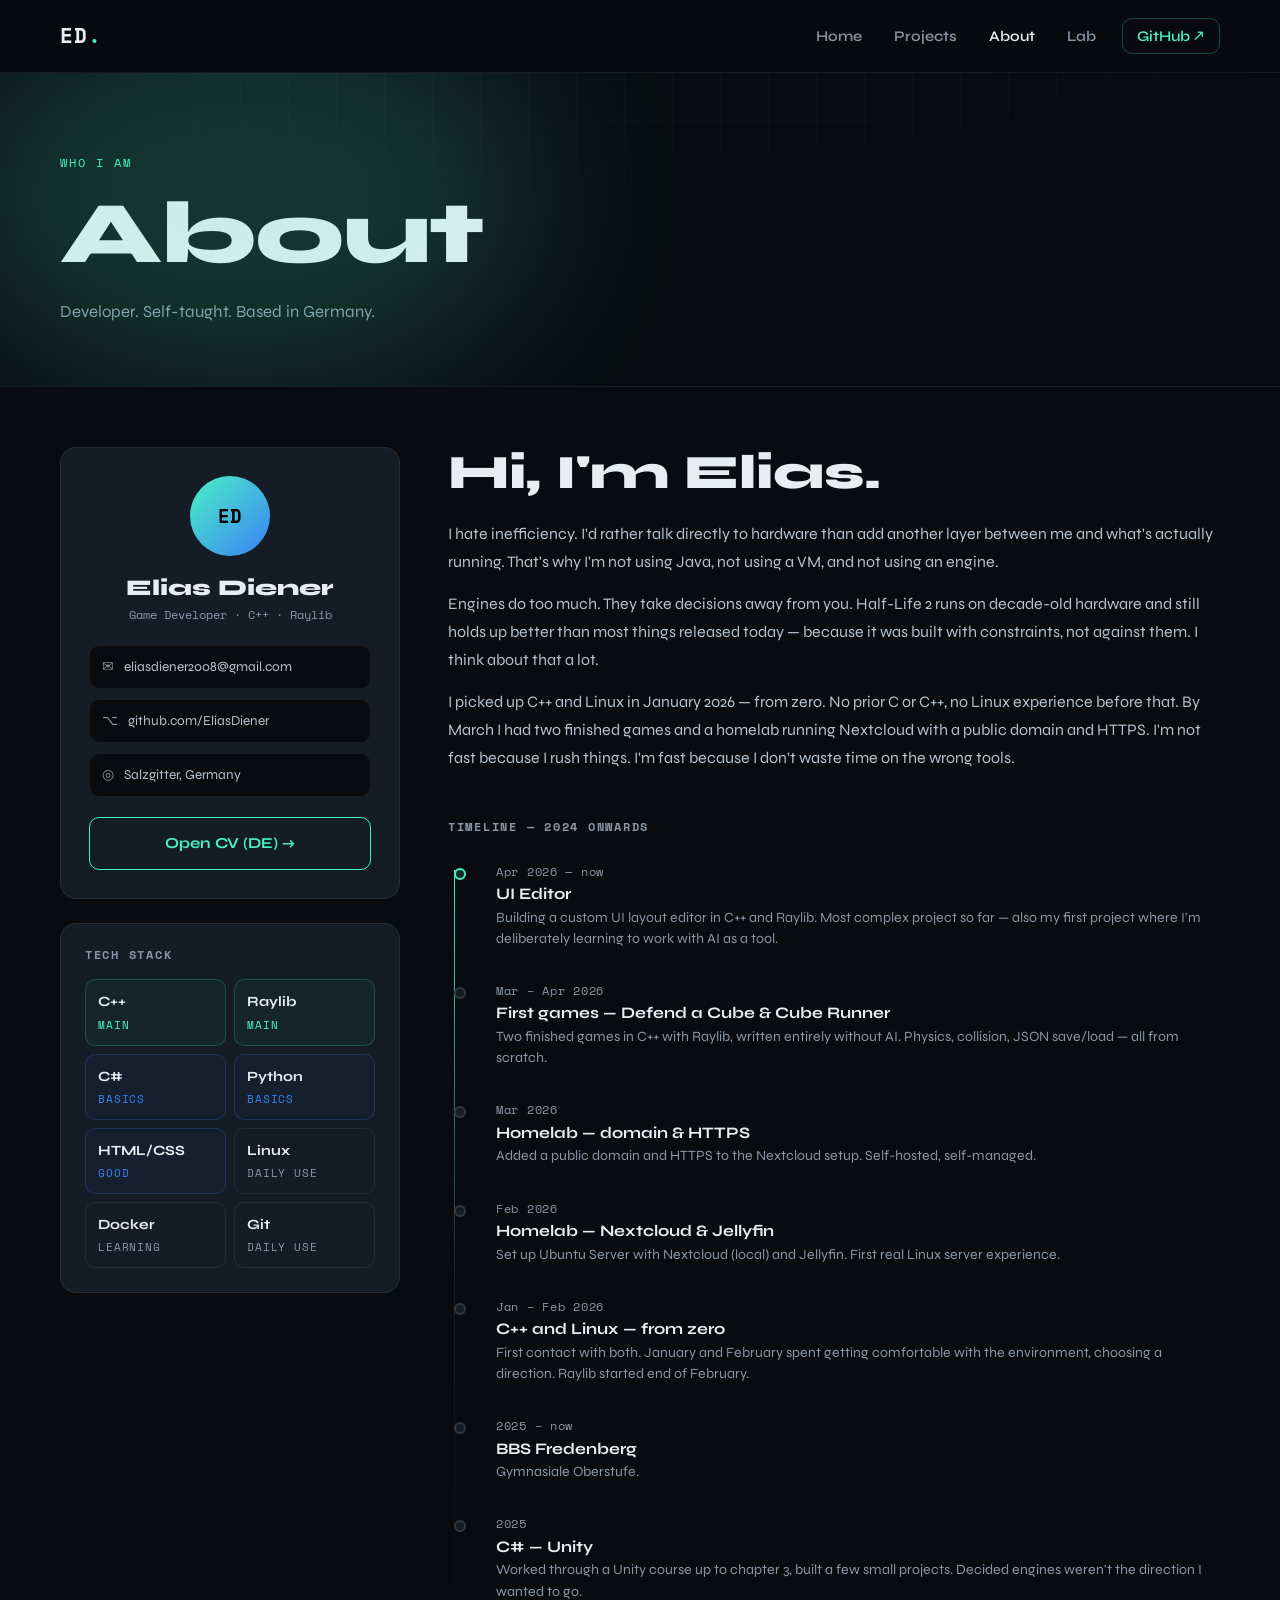
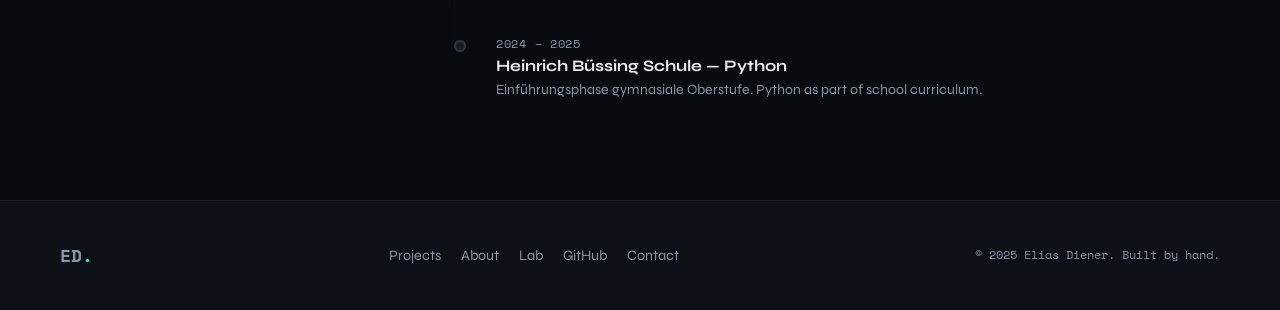
==== about.html @ 21a4e475 "Add files via upload actual new website" ====
<!DOCTYPE html>
<html lang="en">
<head>
  <meta charset="UTF-8" />
  <meta name="viewport" content="width=device-width, initial-scale=1.0" />
  <title>About — Elias Diener</title>
  <link rel="preconnect" href="https://fonts.googleapis.com">
  <link href="https://fonts.googleapis.com/css2?family=Space+Mono:wght@400;700&family=Syne:wght@400;600;700;800&display=swap" rel="stylesheet">
  <link rel="stylesheet" href="css/main.css" />
  <link rel="stylesheet" href="css/about.css" />
</head>
<body>

  <nav class="nav" id="nav">
    <div class="nav-inner container">
      <a href="index.html" class="logo">ED<span class="logo-dot">.</span></a>
      <button class="nav-toggle" id="navToggle" aria-label="Menu">
        <span></span><span></span><span></span>
      </button>
      <ul class="nav-links" id="navLinks">
        <li><a href="index.html" class="nav-link">Home</a></li>
        <li><a href="projects.html" class="nav-link">Projects</a></li>
        <li><a href="about.html" class="nav-link active">About</a></li>
        <li><a href="lab.html" class="nav-link">Lab</a></li>
        <li><a href="https://github.com/EliasDiener" target="_blank" class="nav-link nav-gh">GitHub ↗</a></li>
      </ul>
    </div>
  </nav>

  <div class="page-hero">
    <div class="hero-bg">
      <div class="grid-texture"></div>
      <div class="glow glow-1"></div>
    </div>
    <div class="container">
      <div class="section-label reveal">Who I am</div>
      <h1 class="page-title reveal reveal-delay-1">About</h1>
      <p class="page-sub reveal reveal-delay-2">Developer. Self-taught. Based in Germany.</p>
    </div>
  </div>

  <main class="about-main">
    <div class="container about-grid">

      <!-- LEFT COL -->
      <div class="about-left">
        <div class="about-card reveal">
          <div class="about-avatar">
            <div class="avatar-placeholder">ED</div>
          </div>
          <div class="about-identity">
            <h2>Elias Diener</h2>
            <p class="about-role">Game Developer · C++ · Raylib</p>
          </div>
          <div class="about-contact-list">
            <a href="mailto:eliasdiener2008@gmail.com" class="contact-item">
              <span class="contact-icon">✉</span>
              eliasdiener2008@gmail.com
            </a>
            <a href="https://github.com/EliasDiener" target="_blank" class="contact-item">
              <span class="contact-icon">⌥</span>
              github.com/EliasDiener
            </a>
            <span class="contact-item">
              <span class="contact-icon">◎</span>
              Salzgitter, Germany
            </span>
          </div>
          <a href="lebenslauf.html" class="btn btn-outline btn-full">Open CV (DE) →</a>
        </div>

        <!-- SKILLS BLOCK -->
        <div class="skills-block reveal reveal-delay-1">
          <h3>Tech Stack</h3>
          <div class="stack-grid">
            <div class="stack-item level-main">
              <span class="stack-name">C++</span>
              <span class="stack-level">Main</span>
            </div>
            <div class="stack-item level-main">
              <span class="stack-name">Raylib</span>
              <span class="stack-level">Main</span>
            </div>
            <div class="stack-item level-mid">
              <span class="stack-name">C#</span>
              <span class="stack-level">Basics</span>
            </div>
            <div class="stack-item level-mid">
              <span class="stack-name">Python</span>
              <span class="stack-level">Basics</span>
            </div>
            <div class="stack-item level-mid">
              <span class="stack-name">HTML/CSS</span>
              <span class="stack-level">Good</span>
            </div>
            <div class="stack-item level-sys">
              <span class="stack-name">Linux</span>
              <span class="stack-level">Daily use</span>
            </div>
            <div class="stack-item level-sys">
              <span class="stack-name">Docker</span>
              <span class="stack-level">Learning</span>
            </div>
            <div class="stack-item level-sys">
              <span class="stack-name">Git</span>
              <span class="stack-level">Daily use</span>
            </div>
          </div>
        </div>
      </div>

      <!-- RIGHT COL -->
      <div class="about-right">
        <div class="about-text reveal">
          <h2>Hi, I'm Elias.</h2>
          <p>
            I hate inefficiency. I'd rather talk directly to hardware than add another layer between me and what's actually running. That's why I'm not using Java, not using a VM, and not using an engine.
          </p>
          <p>
            Engines do too much. They take decisions away from you. Half-Life 2 runs on decade-old hardware and still holds up better than most things released today — because it was built with constraints, not against them. I think about that a lot.
          </p>
          <p>
            I picked up C++ and Linux in January 2026 — from zero. No prior C or C++, no Linux experience before that. By March I had two finished games and a homelab running Nextcloud with a public domain and HTTPS. I'm not fast because I rush things. I'm fast because I don't waste time on the wrong tools.
          </p>
        </div>

        <!-- TIMELINE -->
        <div class="timeline-block reveal reveal-delay-1">
          <h3 class="timeline-heading">Timeline — 2024 onwards</h3>
          <div class="timeline">

            <div class="timeline-item">
              <div class="timeline-dot timeline-dot--start"></div>
              <div class="timeline-content">
                <span class="timeline-year">Apr 2026 — now</span>
                <h4>UI Editor</h4>
                <p>Building a custom UI layout editor in C++ and Raylib. Most complex project so far — also my first project where I'm deliberately learning to work with AI as a tool.</p>
              </div>
            </div>

            <div class="timeline-item">
              <div class="timeline-dot"></div>
              <div class="timeline-content">
                <span class="timeline-year">Mar – Apr 2026</span>
                <h4>First games — Defend a Cube &amp; Cube Runner</h4>
                <p>Two finished games in C++ with Raylib, written entirely without AI. Physics, collision, JSON save/load — all from scratch.</p>
              </div>
            </div>

            <div class="timeline-item">
              <div class="timeline-dot"></div>
              <div class="timeline-content">
                <span class="timeline-year">Mar 2026</span>
                <h4>Homelab — domain &amp; HTTPS</h4>
                <p>Added a public domain and HTTPS to the Nextcloud setup. Self-hosted, self-managed.</p>
              </div>
            </div>

            <div class="timeline-item">
              <div class="timeline-dot"></div>
              <div class="timeline-content">
                <span class="timeline-year">Feb 2026</span>
                <h4>Homelab — Nextcloud &amp; Jellyfin</h4>
                <p>Set up Ubuntu Server with Nextcloud (local) and Jellyfin. First real Linux server experience.</p>
              </div>
            </div>

            <div class="timeline-item">
              <div class="timeline-dot"></div>
              <div class="timeline-content">
                <span class="timeline-year">Jan – Feb 2026</span>
                <h4>C++ and Linux — from zero</h4>
                <p>First contact with both. January and February spent getting comfortable with the environment, choosing a direction. Raylib started end of February.</p>
              </div>
            </div>

            <div class="timeline-item">
              <div class="timeline-dot"></div>
              <div class="timeline-content">
                <span class="timeline-year">2025 – now</span>
                <h4>BBS Fredenberg</h4>
                <p>Gymnasiale Oberstufe.</p>
              </div>
            </div>

            <div class="timeline-item">
              <div class="timeline-dot"></div>
              <div class="timeline-content">
                <span class="timeline-year">2025</span>
                <h4>C# — Unity</h4>
                <p>Worked through a Unity course up to chapter 3, built a few small projects. Decided engines weren't the direction I wanted to go.</p>
              </div>
            </div>

            <div class="timeline-item">
              <div class="timeline-dot"></div>
              <div class="timeline-content">
                <span class="timeline-year">2024 – 2025</span>
                <h4>Heinrich Büssing Schule — Python</h4>
                <p>Einführungsphase gymnasiale Oberstufe. Python as part of school curriculum.</p>
              </div>
            </div>

          </div>
        </div>
      </div>

    </div>
  </main>

  <footer class="footer">
    <div class="container footer-inner">
      <div class="footer-logo">ED<span class="logo-dot">.</span></div>
      <div class="footer-links">
        <a href="projects.html">Projects</a>
        <a href="about.html">About</a>
        <a href="lab.html">Lab</a>
        <a href="https://github.com/EliasDiener" target="_blank">GitHub</a>
        <a href="mailto:eliasdiener2008@gmail.com">Contact</a>
      </div>
      <div class="footer-copy">© 2025 Elias Diener. Built by hand.</div>
    </div>
  </footer>

  <script src="js/main.js"></script>
</body>
</html>
---- css/main.css ----
/* ============================================
   MAIN.CSS — Shared styles across all pages
   ============================================ */

/* --- RESET & BASE --- */
*, *::before, *::after { box-sizing: border-box; margin: 0; padding: 0; }
html { scroll-behavior: smooth; font-size: 16px; }
body {
  font-family: 'Syne', sans-serif;
  background: #080c10;
  color: #e8edf3;
  line-height: 1.65;
  min-height: 100vh;
  overflow-x: hidden;
}
a { text-decoration: none; color: inherit; }
img { max-width: 100%; display: block; }
ul { list-style: none; }
code { font-family: 'Space Mono', monospace; }

/* --- CSS VARIABLES --- */
:root {
  --bg:        #080c10;
  --bg-2:      #0d1117;
  --bg-3:      #111820;
  --surface:   #141c26;
  --surface-2: #1a2433;
  --border:    rgba(255,255,255,0.07);
  --border-2:  rgba(255,255,255,0.12);

  --text:      #e8edf3;
  --muted:     #8895a7;
  --soft:      #b4c1d0;

  --accent:    #4af0c4;   /* teal-green — sharp */
  --accent-2:  #3b82f6;   /* blue */
  --accent-3:  #f59e0b;   /* amber — WIP */

  --radius:    16px;
  --radius-sm: 10px;
  --max:       1160px;

  --shadow: 0 24px 64px rgba(0,0,0,0.5);
  --shadow-sm: 0 4px 20px rgba(0,0,0,0.3);
}

/* --- TYPOGRAPHY --- */
h1, h2, h3, h4 { font-family: 'Syne', sans-serif; line-height: 1.1; }
h1 { font-size: clamp(2.8rem, 6vw, 5.2rem); font-weight: 800; }
h2 { font-size: clamp(2rem, 4vw, 3rem); font-weight: 800; }
h3 { font-size: 1.2rem; font-weight: 700; }
p  { color: var(--soft); }

.section-label {
  font-family: 'Space Mono', monospace;
  font-size: 0.78rem;
  letter-spacing: 0.16em;
  text-transform: uppercase;
  color: var(--accent);
  margin-bottom: 12px;
  display: block;
}
.section-title { margin-bottom: 12px; }

/* --- LAYOUT --- */
.container {
  width: min(92%, var(--max));
  margin: 0 auto;
}

/* --- BUTTONS --- */
.btn {
  display: inline-flex;
  align-items: center;
  justify-content: center;
  gap: 8px;
  padding: 13px 22px;
  border-radius: var(--radius-sm);
  font-family: 'Syne', sans-serif;
  font-weight: 700;
  font-size: 0.95rem;
  transition: all 0.2s ease;
  cursor: pointer;
  border: 1px solid transparent;
  white-space: nowrap;
}
.btn:hover { transform: translateY(-2px); }

.btn-primary {
  background: var(--accent);
  color: #000;
  border-color: var(--accent);
}
.btn-primary:hover { background: #6bf8d2; box-shadow: 0 0 24px rgba(74,240,196,0.25); }

.btn-ghost {
  background: transparent;
  color: var(--text);
  border-color: var(--border-2);
}
.btn-ghost:hover { background: var(--surface); border-color: var(--accent); color: var(--accent); }

.btn-outline {
  background: transparent;
  color: var(--accent);
  border-color: var(--accent);
}
.btn-outline:hover { background: rgba(74,240,196,0.08); }

.btn-full { width: 100%; }
.btn-sm { padding: 10px 16px; font-size: 0.88rem; }

/* --- NAV --- */
.nav {
  position: sticky;
  top: 0;
  z-index: 1000;
  background: rgba(8, 12, 16, 0.80);
  backdrop-filter: blur(16px);
  -webkit-backdrop-filter: blur(16px);
  border-bottom: 1px solid var(--border);
  transition: background 0.3s;
}
.nav.scrolled {
  background: rgba(8, 12, 16, 0.96);
  border-bottom-color: var(--border-2);
}
.nav-inner {
  display: flex;
  align-items: center;
  justify-content: space-between;
  min-height: 72px;
  gap: 20px;
}
.logo {
  font-family: 'Space Mono', monospace;
  font-size: 1.3rem;
  font-weight: 700;
  letter-spacing: 0.05em;
  color: var(--text);
  flex-shrink: 0;
}
.logo-dot { color: var(--accent); }

.nav-links {
  display: flex;
  align-items: center;
  gap: 4px;
}
.nav-link {
  padding: 8px 14px;
  border-radius: var(--radius-sm);
  font-size: 0.92rem;
  font-weight: 600;
  color: var(--muted);
  transition: all 0.18s;
}
.nav-link:hover { color: var(--text); background: var(--surface); }
.nav-link.active { color: var(--text); }
.nav-gh {
  color: var(--accent) !important;
  border: 1px solid rgba(74,240,196,0.25);
  margin-left: 8px;
}
.nav-gh:hover { background: rgba(74,240,196,0.08) !important; }

.nav-toggle {
  display: none;
  flex-direction: column;
  gap: 5px;
  background: none;
  border: none;
  cursor: pointer;
  padding: 6px;
}
.nav-toggle span {
  display: block;
  width: 24px;
  height: 2px;
  background: var(--text);
  border-radius: 2px;
  transition: all 0.2s;
}

/* --- SHARED HERO BG ELEMENTS --- */
.hero-bg {
  position: absolute;
  inset: 0;
  pointer-events: none;
  overflow: hidden;
}
.grid-texture {
  position: absolute;
  inset: 0;
  background-image:
    linear-gradient(rgba(255,255,255,0.025) 1px, transparent 1px),
    linear-gradient(90deg, rgba(255,255,255,0.025) 1px, transparent 1px);
  background-size: 48px 48px;
  mask-image: radial-gradient(ellipse 80% 60% at 50% 0%, black 30%, transparent 80%);
}
.glow {
  position: absolute;
  border-radius: 50%;
  filter: blur(80px);
  opacity: 0.18;
  pointer-events: none;
}
.glow-1 {
  width: 600px; height: 400px;
  top: -80px; left: -60px;
  background: var(--accent);
}
.glow-2 {
  width: 500px; height: 400px;
  top: -40px; right: -80px;
  background: var(--accent-2);
}

/* --- PAGE HERO (inner pages) --- */
.page-hero {
  position: relative;
  padding: 80px 0 60px;
  border-bottom: 1px solid var(--border);
  overflow: hidden;
}
.page-title {
  font-size: clamp(3rem, 7vw, 5.5rem);
  font-weight: 800;
  letter-spacing: -0.02em;
  margin-bottom: 16px;
}
.page-sub {
  font-size: 1.05rem;
  color: var(--muted);
  max-width: 560px;
}

/* --- SHARED PROJECT TAGS --- */
.project-tag {
  font-family: 'Space Mono', monospace;
  font-size: 0.74rem;
  padding: 4px 10px;
  border-radius: 999px;
  background: var(--surface);
  border: 1px solid var(--border-2);
  color: var(--soft);
  letter-spacing: 0.04em;
}
.wip-tag {
  color: var(--accent-3);
  border-color: rgba(245,158,11,0.3);
  background: rgba(245,158,11,0.08);
}
.tag-done {
  color: var(--accent);
  border-color: rgba(74,240,196,0.3);
  background: rgba(74,240,196,0.08);
}

/* --- CODE HIGHLIGHT --- */
.code-highlight {
  border-radius: var(--radius-sm);
  border: 1px solid var(--border-2);
  overflow: hidden;
  background: #06090d;
}
.code-header {
  display: flex;
  align-items: center;
  justify-content: space-between;
  padding: 10px 16px;
  background: var(--surface);
  border-bottom: 1px solid var(--border);
}
.code-filename {
  font-family: 'Space Mono', monospace;
  font-size: 0.78rem;
  color: var(--accent);
}
.code-lang {
  font-family: 'Space Mono', monospace;
  font-size: 0.72rem;
  color: var(--muted);
  text-transform: uppercase;
  letter-spacing: 0.1em;
}
.code-highlight pre {
  padding: 18px 16px;
  overflow-x: auto;
  font-family: 'Space Mono', monospace;
  font-size: 0.82rem;
  line-height: 1.7;
  color: #b4c1d0;
}
.c-comment { color: #4a5f70; }
.c-kw { color: #56b6c2; }
.c-type { color: #c678dd; }
.c-fn  { color: #61afef; }
.c-str { color: #98c379; }

/* --- FOOTER --- */
.footer {
  border-top: 1px solid var(--border);
  padding: 40px 0;
  background: var(--bg-2);
}
.footer-inner {
  display: flex;
  align-items: center;
  justify-content: space-between;
  gap: 24px;
  flex-wrap: wrap;
}
.footer-logo {
  font-family: 'Space Mono', monospace;
  font-size: 1.1rem;
  font-weight: 700;
  color: var(--muted);
}
.footer-links {
  display: flex;
  gap: 20px;
  flex-wrap: wrap;
}
.footer-links a {
  font-size: 0.9rem;
  color: var(--muted);
  transition: color 0.18s;
}
.footer-links a:hover { color: var(--text); }
.footer-copy {
  font-family: 'Space Mono', monospace;
  font-size: 0.78rem;
  color: var(--muted);
}

/* --- REVEAL ANIMATIONS --- */
.reveal {
  opacity: 0;
  transform: translateY(20px);
  transition: opacity 0.6s ease, transform 0.6s ease;
}
.reveal.visible {
  opacity: 1;
  transform: none;
}
.reveal-delay-1 { transition-delay: 0.1s; }
.reveal-delay-2 { transition-delay: 0.2s; }
.reveal-delay-3 { transition-delay: 0.3s; }
.reveal-delay-4 { transition-delay: 0.4s; }

/* --- RESPONSIVE NAV --- */
@media (max-width: 780px) {
  .nav-toggle { display: flex; }
  .nav-links {
    position: absolute;
    top: 72px; left: 0; right: 0;
    background: rgba(8,12,16,0.98);
    backdrop-filter: blur(16px);
    flex-direction: column;
    gap: 4px;
    padding: 16px;
    border-bottom: 1px solid var(--border);
    transform: translateY(-10px);
    opacity: 0;
    pointer-events: none;
    transition: all 0.2s ease;
    z-index: 999;
  }
  .nav-links.open {
    transform: none;
    opacity: 1;
    pointer-events: all;
  }
  .nav-link { width: 100%; padding: 12px 16px; }
  .nav-gh { margin-left: 0; }
  .footer-inner { flex-direction: column; text-align: center; }
  .footer-links { justify-content: center; }
}
---- css/about.css ----
/* ============================================
   ABOUT.CSS — About page styles
   ============================================ */

.about-main { padding: 60px 0 100px; }

.about-grid {
  display: grid;
  grid-template-columns: 340px 1fr;
  gap: 48px;
  align-items: start;
}

/* --- LEFT COL --- */
.about-left { display: flex; flex-direction: column; gap: 24px; }

.about-card {
  background: var(--surface);
  border: 1px solid var(--border);
  border-radius: var(--radius);
  padding: 28px;
  display: flex;
  flex-direction: column;
  gap: 20px;
}

.about-avatar { display: flex; justify-content: center; }
.avatar-placeholder {
  width: 80px; height: 80px;
  border-radius: 50%;
  background: linear-gradient(135deg, var(--accent), var(--accent-2));
  display: flex; align-items: center; justify-content: center;
  font-family: 'Space Mono', monospace;
  font-size: 1.2rem;
  font-weight: 700;
  color: #000;
}

.about-identity { text-align: center; }
.about-identity h2 { font-size: 1.4rem; color: var(--text); }
.about-role {
  font-family: 'Space Mono', monospace;
  font-size: 0.78rem;
  color: var(--muted);
  margin-top: 4px;
  display: block;
}

.about-contact-list { display: flex; flex-direction: column; gap: 10px; }
.contact-item {
  display: flex;
  align-items: center;
  gap: 10px;
  font-size: 0.85rem;
  color: var(--soft);
  padding: 9px 12px;
  border-radius: var(--radius-sm);
  background: var(--bg);
  border: 1px solid var(--border);
  transition: border-color 0.18s, color 0.18s;
  word-break: break-all;
}
a.contact-item:hover { border-color: var(--border-2); color: var(--text); }
.contact-icon {
  font-size: 0.9rem;
  color: var(--muted);
  flex-shrink: 0;
}

/* SKILLS BLOCK */
.skills-block {
  background: var(--surface);
  border: 1px solid var(--border);
  border-radius: var(--radius);
  padding: 24px;
}
.skills-block h3 {
  font-family: 'Space Mono', monospace;
  font-size: 0.78rem;
  letter-spacing: 0.14em;
  text-transform: uppercase;
  color: var(--muted);
  margin-bottom: 18px;
}
.stack-grid {
  display: grid;
  grid-template-columns: 1fr 1fr;
  gap: 8px;
}
.stack-item {
  padding: 10px 12px;
  border-radius: var(--radius-sm);
  border: 1px solid var(--border);
  display: flex;
  flex-direction: column;
  gap: 3px;
}
.stack-name { font-size: 0.88rem; font-weight: 700; color: var(--text); }
.stack-level {
  font-family: 'Space Mono', monospace;
  font-size: 0.68rem;
  text-transform: uppercase;
  letter-spacing: 0.08em;
}
.level-main { border-color: rgba(74,240,196,0.2); background: rgba(74,240,196,0.04); }
.level-main .stack-level { color: var(--accent); }
.level-mid  { border-color: rgba(59,130,246,0.2); background: rgba(59,130,246,0.04); }
.level-mid  .stack-level { color: var(--accent-2); }
.level-sys  { border-color: var(--border); }
.level-sys  .stack-level { color: var(--muted); }

/* --- RIGHT COL --- */
.about-right { display: flex; flex-direction: column; gap: 48px; }

.about-text h2 { margin-bottom: 20px; }
.about-text p {
  font-size: 1rem;
  color: var(--soft);
  line-height: 1.75;
  margin-bottom: 14px;
}
.about-text p:last-child { margin-bottom: 0; }

/* --- TIMELINE --- */
.timeline-heading {
  font-family: 'Space Mono', monospace;
  font-size: 0.78rem;
  letter-spacing: 0.14em;
  text-transform: uppercase;
  color: var(--muted);
  margin-bottom: 28px;
}
.timeline {
  position: relative;
  padding-left: 28px;
}
.timeline::before {
  content: '';
  position: absolute;
  left: 6px;
  top: 8px;
  bottom: 8px;
  width: 1px;
  background: linear-gradient(to bottom, var(--accent), var(--border), transparent);
}
.timeline-item {
  position: relative;
  padding-bottom: 32px;
  padding-left: 20px;
}
.timeline-item:last-child { padding-bottom: 0; }
.timeline-dot {
  position: absolute;
  left: -22px;
  top: 6px;
  width: 12px; height: 12px;
  border-radius: 50%;
  background: var(--surface);
  border: 2px solid var(--border-2);
  transition: border-color 0.2s;
}
.timeline-item:hover .timeline-dot { border-color: var(--accent); }
.timeline-dot--start { border-color: var(--accent); background: rgba(74,240,196,0.15); }

.timeline-year {
  font-family: 'Space Mono', monospace;
  font-size: 0.74rem;
  color: var(--muted);
  display: block;
  margin-bottom: 4px;
  letter-spacing: 0.06em;
}
.timeline-content h4 {
  font-size: 1rem;
  font-weight: 700;
  color: var(--text);
  margin-bottom: 4px;
}
.timeline-content p {
  font-size: 0.88rem;
  color: var(--muted);
  line-height: 1.5;
}

/* --- RESPONSIVE --- */
@media (max-width: 900px) {
  .about-grid { grid-template-columns: 1fr; }
  .about-left { flex-direction: column; }
}
@media (max-width: 560px) {
  .stack-grid { grid-template-columns: 1fr 1fr; }
}
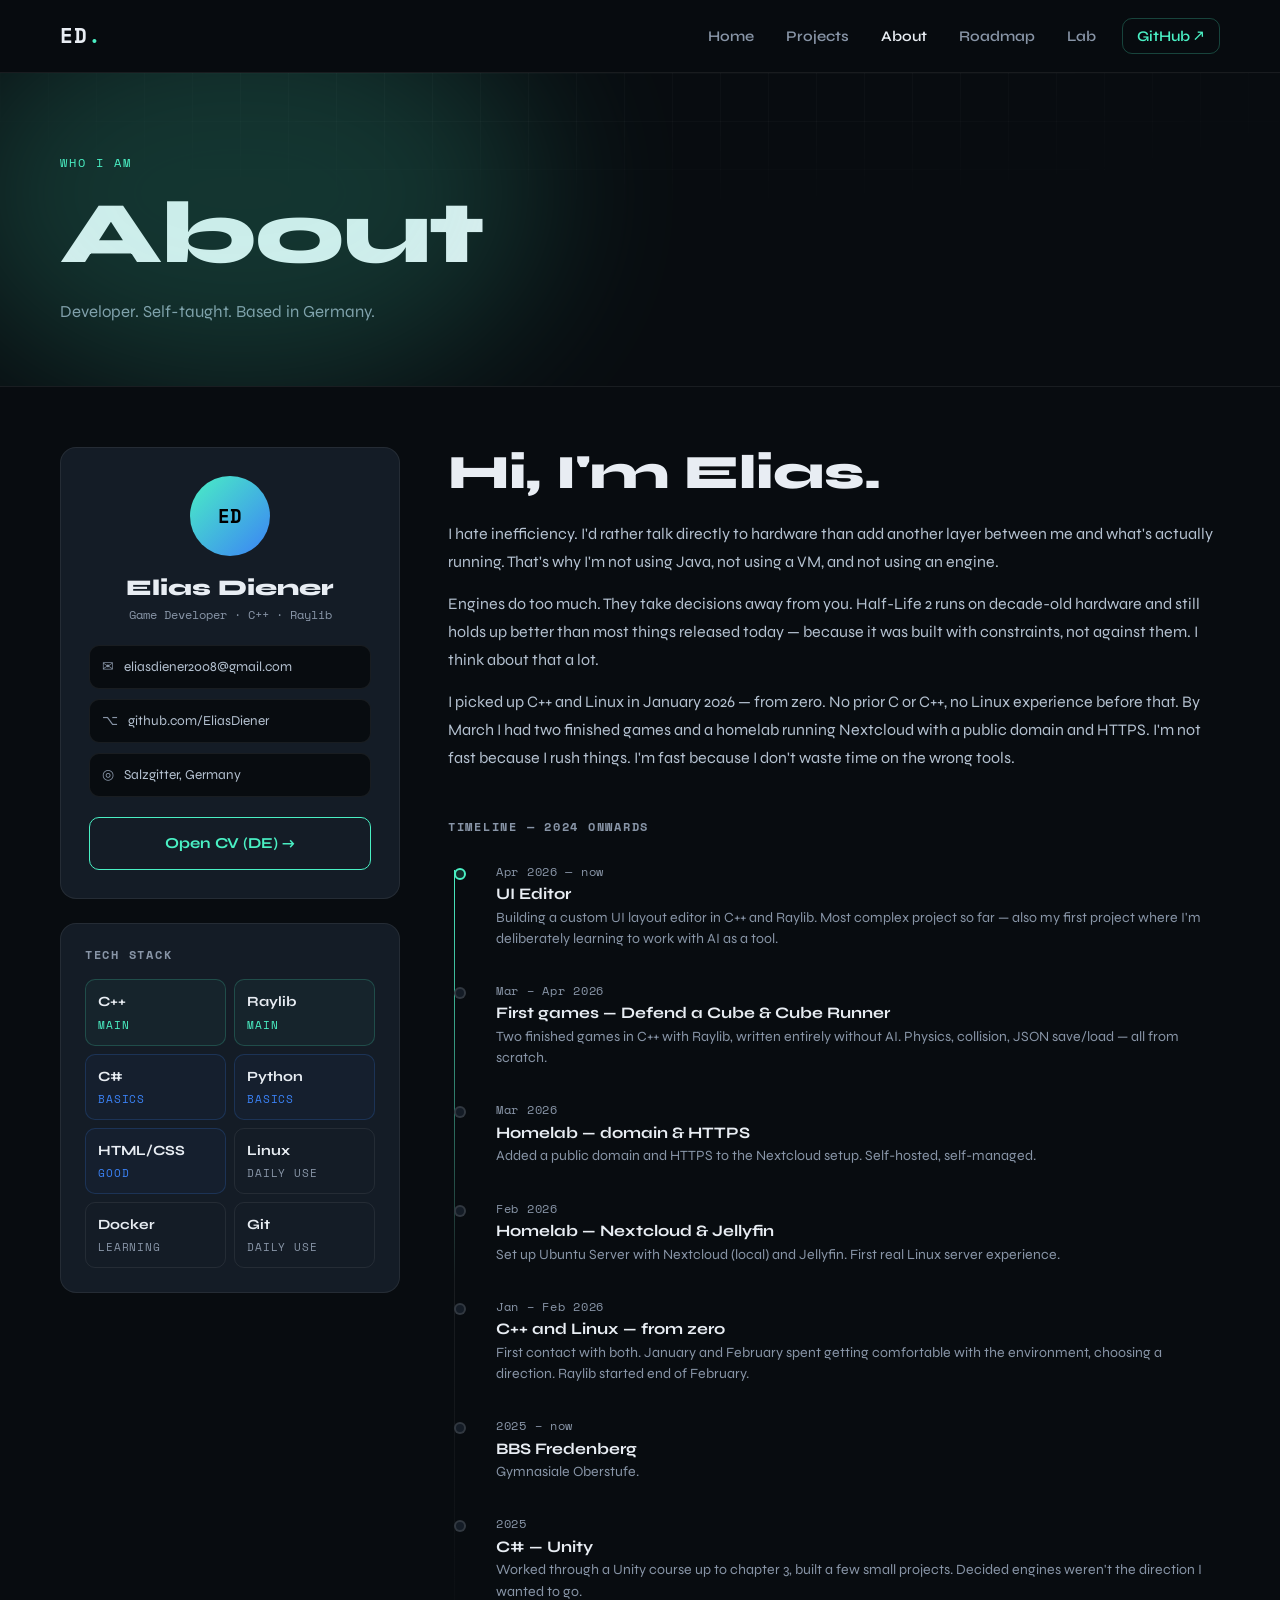
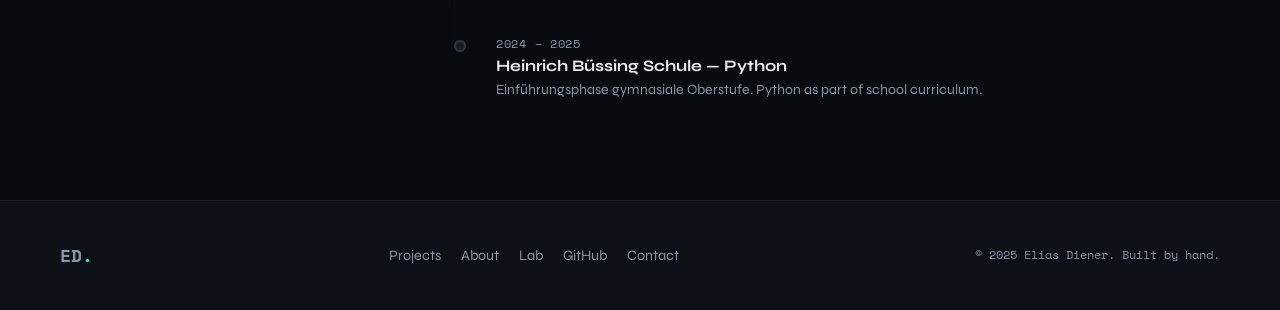
==== commit e77842de: "Update about.html" ====
--- a/about.html
+++ b/about.html
@@ -21,6 +21,7 @@
         <li><a href="index.html" class="nav-link">Home</a></li>
         <li><a href="projects.html" class="nav-link">Projects</a></li>
         <li><a href="about.html" class="nav-link active">About</a></li>
+        <li><a href="roadmap.html" class="nav-link">Roadmap</a></li>
         <li><a href="lab.html" class="nav-link">Lab</a></li>
         <li><a href="https://github.com/EliasDiener" target="_blank" class="nav-link nav-gh">GitHub ↗</a></li>
       </ul>
